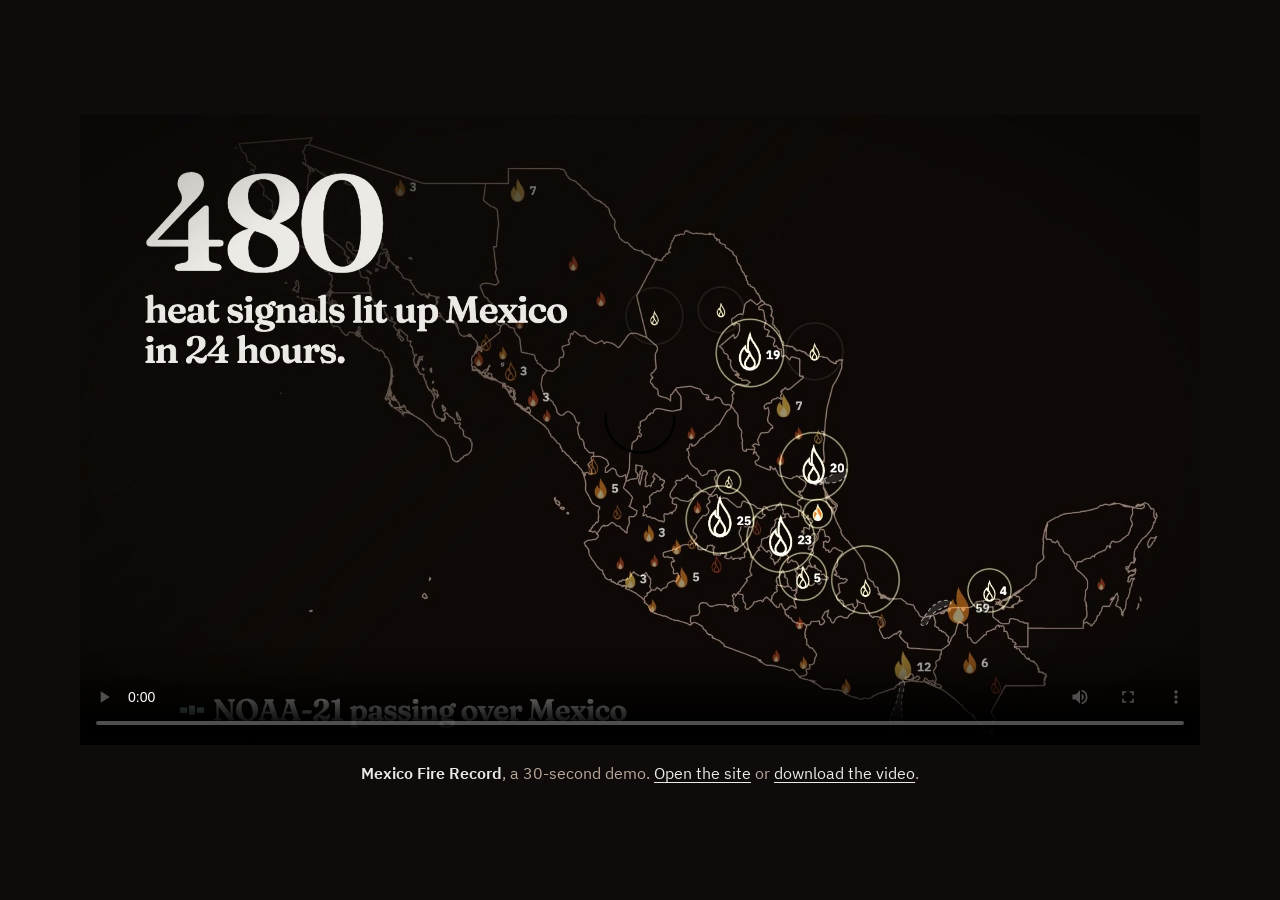
==== web/video/index.html @ 710d2688 "Página del video de demostración: se ve entero y a tamaño normal Co-Authored-By: Claude Fable 5.2 <n" ====
<!doctype html>
<html lang="en">
<head>
<meta charset="utf-8">
<meta name="viewport" content="width=device-width, initial-scale=1">
<meta http-equiv="Content-Security-Policy" content="default-src 'self'; img-src 'self' data:; style-src 'self'; media-src 'self'">
<title>Mexico Fire Record · 30-second demo</title>
<meta name="description" content="A 30-second demo of Mexico Fire Record, a harmonized record of MODIS and VIIRS heat detections over Mexico.">
<link rel="icon" href="data:image/svg+xml,%3Csvg xmlns='http%3A%2F%2Fwww.w3.org%2F2000%2Fsvg' viewBox='0 0 64 64'%3E%3Ccircle cx='32' cy='32' r='28' fill='%23ff7a1a'%2F%3E%3C%2Fsvg%3E">
<link rel="stylesheet" href="demo.css">
</head>
<body>
<main>
<video controls playsinline preload="metadata" poster="poster.jpg" width="1920" height="1080" aria-label="Mexico Fire Record, 30-second demo with music and on-screen text, no narration">
<source src="mexico-fire-record-demo.mp4" type="video/mp4">
</video>
<p><strong>Mexico Fire Record</strong>, a 30-second demo. <a href="../">Open the site</a> or <a href="mexico-fire-record-demo.mp4" download>download the video</a>.</p>
</main>
</body>
</html>
---- web/video/demo.css ----
/* Página del video de demostración: el video se ve entero, a tamaño normal y sin recortes. */
@font-face{font-family:Plex Sans;src:url('../fonts/ibm-plex-sans-latin-400-normal.woff2') format('woff2');font-weight:400;font-display:swap}
@font-face{font-family:Plex Sans;src:url('../fonts/ibm-plex-sans-latin-600-normal.woff2') format('woff2');font-weight:600;font-display:swap}
*{box-sizing:border-box}
html,body{margin:0;min-height:100%;background:#0E0B0A;color:#ECEAE6;font:400 16px/1.5 Plex Sans,Arial,sans-serif}
main{min-height:100svh;display:flex;flex-direction:column;align-items:center;justify-content:center;gap:16px;padding:24px 16px}
/* Nunca más ancho que la ventana, nunca más alto que lo que cabe, y como mucho 1120 px. */
video{display:block;width:min(100%,1120px,calc((100svh - 120px)*16/9));height:auto;aspect-ratio:16/9;background:#000}
p{margin:0;max-width:60ch;text-align:center;color:#B9A99C}
strong{color:#ECEAE6;font-weight:600}
a{color:#ECEAE6;text-underline-offset:3px}
a:focus-visible,video:focus-visible{outline:2px solid #FF6A2F;outline-offset:3px}
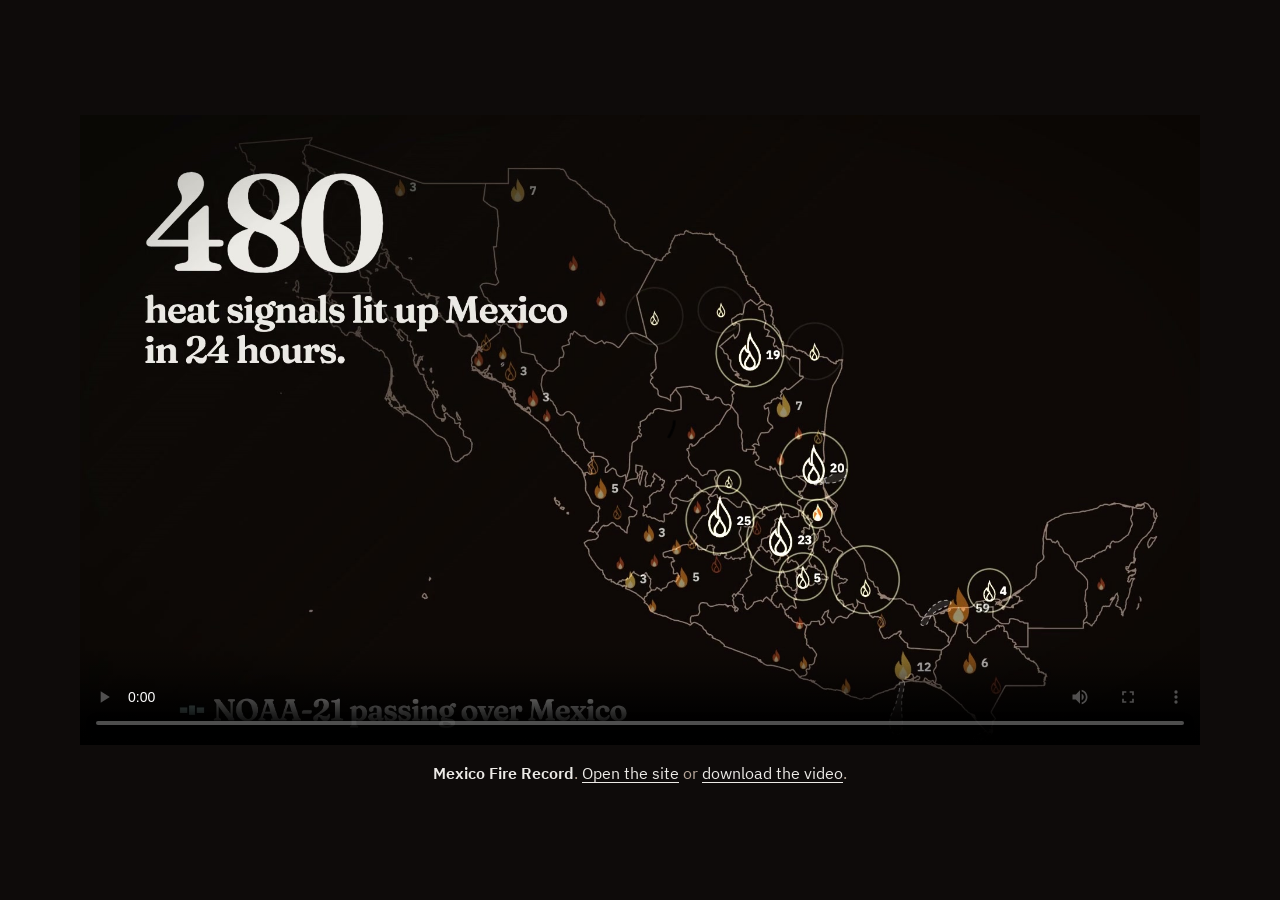
==== commit fddc556c: "Página del video: sin la frase de los 30 segundos Co-Authored-By: Claude Fable 5.2 <noreply@anthropi" ====
--- a/web/video/index.html
+++ b/web/video/index.html
@@ -4,7 +4,7 @@
 <meta charset="utf-8">
 <meta name="viewport" content="width=device-width, initial-scale=1">
 <meta http-equiv="Content-Security-Policy" content="default-src 'self'; img-src 'self' data:; style-src 'self'; media-src 'self'">
-<title>Mexico Fire Record · 30-second demo</title>
+<title>Mexico Fire Record · Demo</title>
 <meta name="description" content="A 30-second demo of Mexico Fire Record, a harmonized record of MODIS and VIIRS heat detections over Mexico.">
 <link rel="icon" href="data:image/svg+xml,%3Csvg xmlns='http%3A%2F%2Fwww.w3.org%2F2000%2Fsvg' viewBox='0 0 64 64'%3E%3Ccircle cx='32' cy='32' r='28' fill='%23ff7a1a'%2F%3E%3C%2Fsvg%3E">
 <link rel="stylesheet" href="demo.css">
@@ -14,7 +14,7 @@
 <video controls playsinline preload="metadata" poster="poster.jpg" width="1920" height="1080" aria-label="Mexico Fire Record, 30-second demo with music and on-screen text, no narration">
 <source src="mexico-fire-record-demo.mp4" type="video/mp4">
 </video>
-<p><strong>Mexico Fire Record</strong>, a 30-second demo. <a href="../">Open the site</a> or <a href="mexico-fire-record-demo.mp4" download>download the video</a>.</p>
+<p><strong>Mexico Fire Record</strong>. <a href="../">Open the site</a> or <a href="mexico-fire-record-demo.mp4" download>download the video</a>.</p>
 </main>
 </body>
 </html>
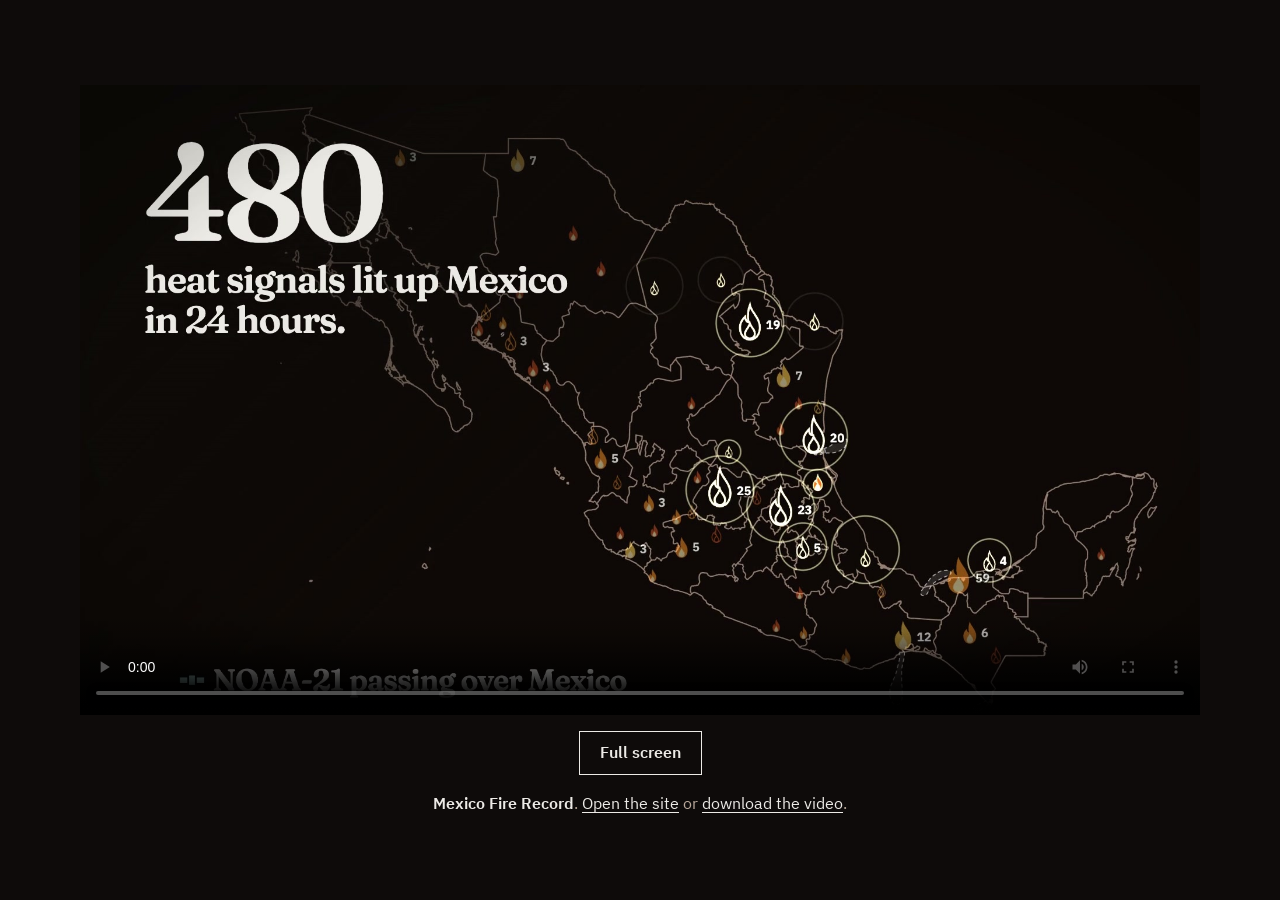
==== commit 4c72c5fc: "Página del video: botón de pantalla completa En WebKit, entrar a pantalla completa aplica una hoja d" ====
--- a/web/video/index.html
+++ b/web/video/index.html
@@ -3,7 +3,7 @@
 <head>
 <meta charset="utf-8">
 <meta name="viewport" content="width=device-width, initial-scale=1">
-<meta http-equiv="Content-Security-Policy" content="default-src 'self'; img-src 'self' data:; style-src 'self'; media-src 'self'">
+<meta http-equiv="Content-Security-Policy" content="default-src 'self'; img-src 'self' data:; style-src 'self' 'unsafe-inline'; media-src 'self'">
 <title>Mexico Fire Record · Demo</title>
 <meta name="description" content="A 30-second demo of Mexico Fire Record, a harmonized record of MODIS and VIIRS heat detections over Mexico.">
 <link rel="icon" href="data:image/svg+xml,%3Csvg xmlns='http%3A%2F%2Fwww.w3.org%2F2000%2Fsvg' viewBox='0 0 64 64'%3E%3Ccircle cx='32' cy='32' r='28' fill='%23ff7a1a'%2F%3E%3C%2Fsvg%3E">
@@ -14,7 +14,9 @@
 <video controls playsinline preload="metadata" poster="poster.jpg" width="1920" height="1080" aria-label="Mexico Fire Record, 30-second demo with music and on-screen text, no narration">
 <source src="mexico-fire-record-demo.mp4" type="video/mp4">
 </video>
+<button type="button" id="fullscreen" hidden>Full screen</button>
 <p><strong>Mexico Fire Record</strong>. <a href="../">Open the site</a> or <a href="mexico-fire-record-demo.mp4" download>download the video</a>.</p>
 </main>
+<script type="module" src="demo.js"></script>
 </body>
 </html>
--- a/web/video/demo.css
+++ b/web/video/demo.css
@@ -5,8 +5,12 @@
 html,body{margin:0;min-height:100%;background:#0E0B0A;color:#ECEAE6;font:400 16px/1.5 Plex Sans,Arial,sans-serif}
 main{min-height:100svh;display:flex;flex-direction:column;align-items:center;justify-content:center;gap:16px;padding:24px 16px}
 /* Nunca más ancho que la ventana, nunca más alto que lo que cabe, y como mucho 1120 px. */
-video{display:block;width:min(100%,1120px,calc((100svh - 120px)*16/9));height:auto;aspect-ratio:16/9;background:#000}
+video{display:block;width:min(100%,1120px,calc((100svh - 190px)*16/9));height:auto;aspect-ratio:16/9;background:#000}
 p{margin:0;max-width:60ch;text-align:center;color:#B9A99C}
 strong{color:#ECEAE6;font-weight:600}
 a{color:#ECEAE6;text-underline-offset:3px}
 a:focus-visible,video:focus-visible{outline:2px solid #FF6A2F;outline-offset:3px}
+button{min-height:44px;padding:8px 20px;border:1px solid #ECEAE6;background:transparent;color:#ECEAE6;font:600 16px/1.2 Plex Sans,Arial,sans-serif;cursor:pointer}
+button:hover{background:#ECEAE6;color:#0E0B0A}
+button:focus-visible{outline:2px solid #FF6A2F;outline-offset:3px}
+button[hidden]{display:none}
